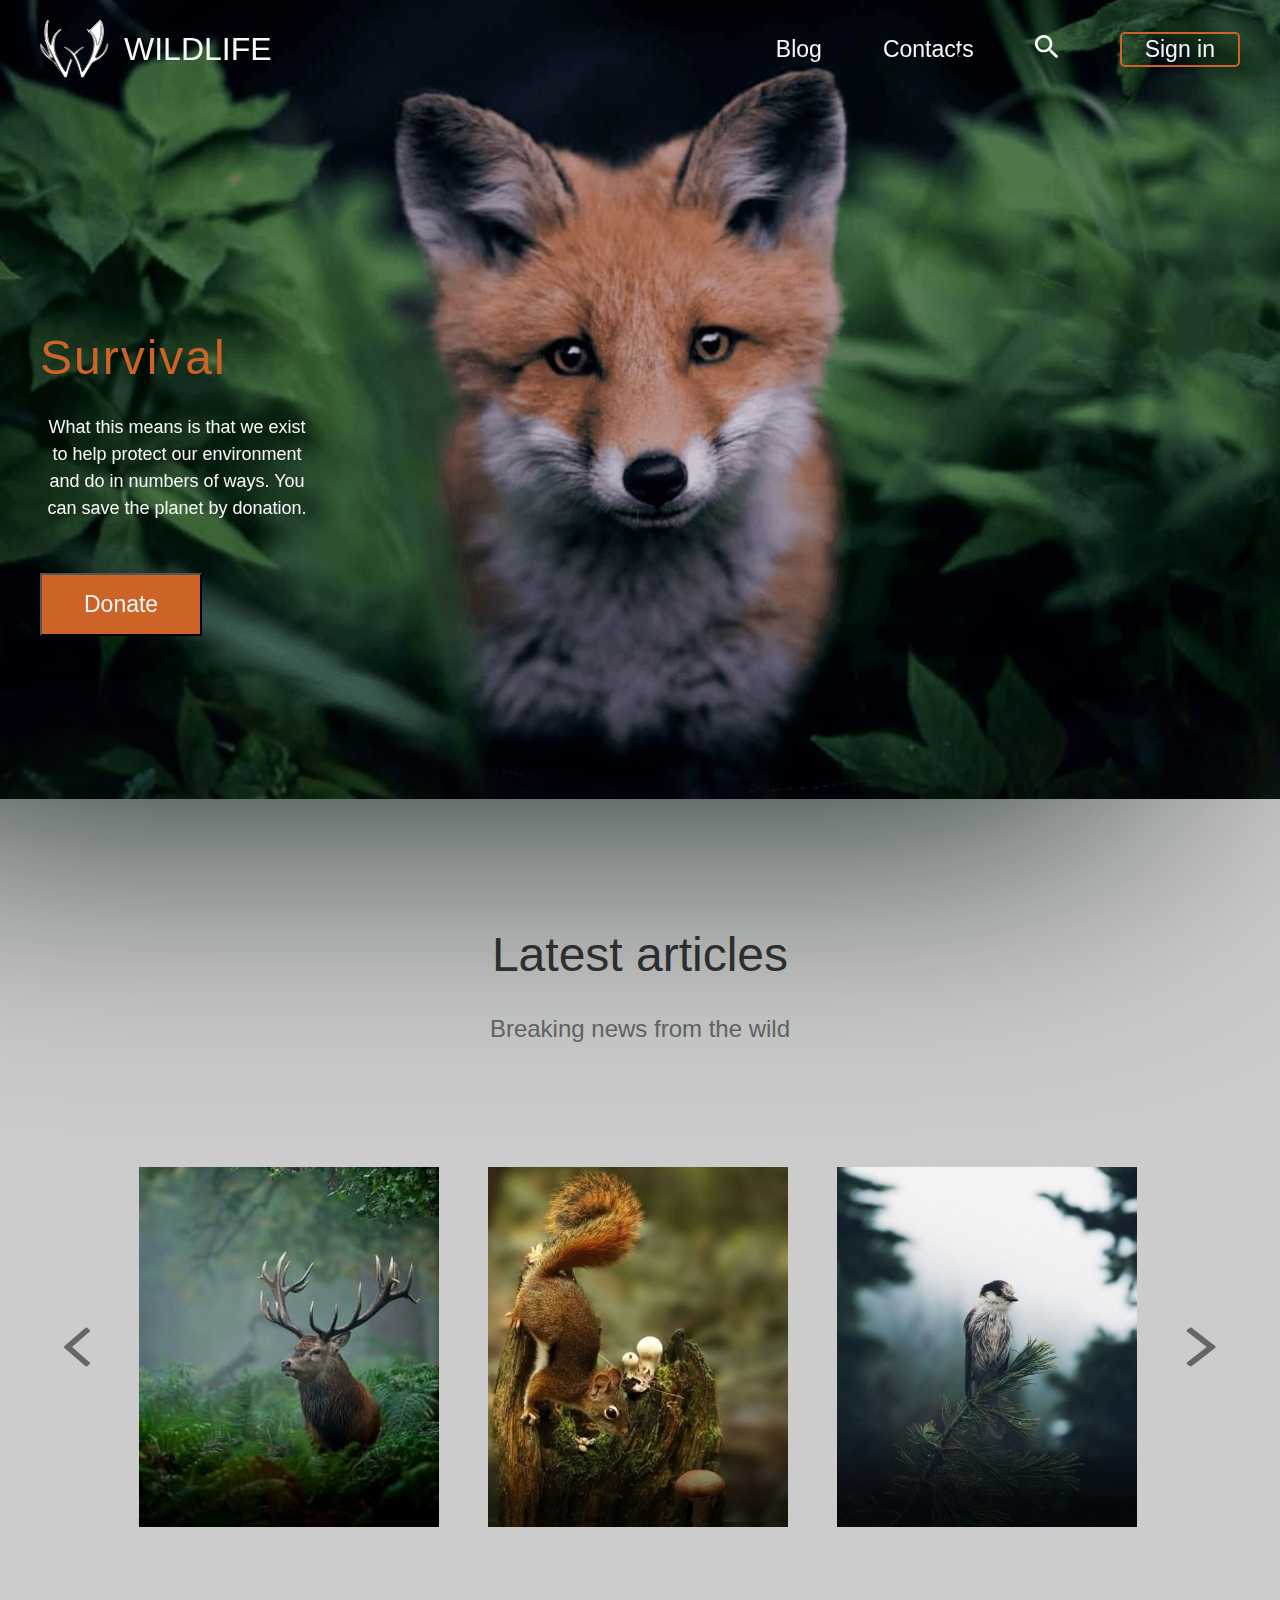
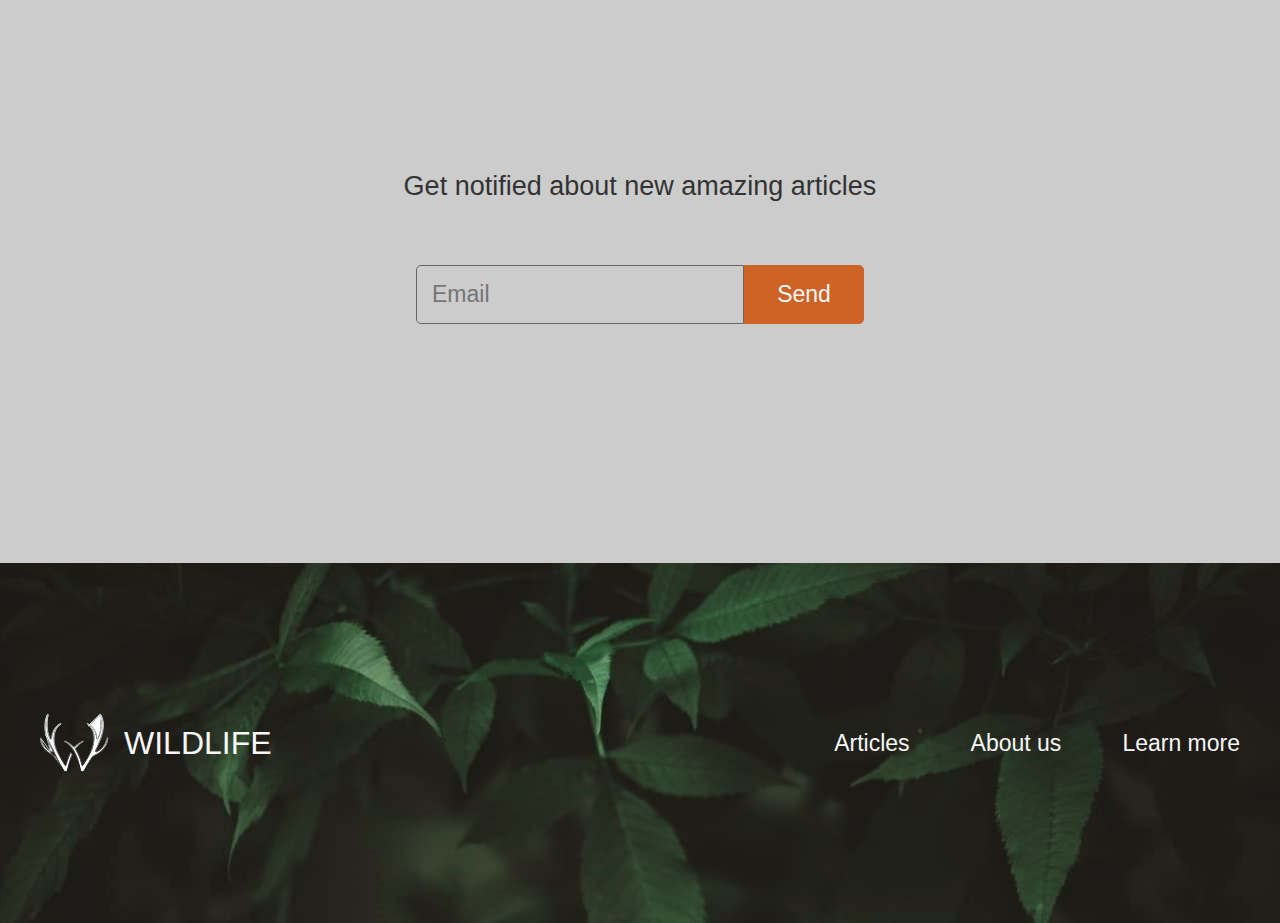
==== index.html @ f2716a16 "feat : header, survival,latest, get-notified, footer; update : css" ====
<!DOCTYPE html>
<html lang="en">

<head>
    <meta charset="UTF-8">
    <meta http-equiv="X-UA-Compatible" content="IE=edge">
    <meta name="viewport" content="width=device-width, initial-scale=1.0">
    <title>Document</title>
    <link rel="stylesheet" href="style.css">
</head>

<body>
    <div class="wrapper-top">
        <header>
            <nav class="nav center">
                <div class="logo">
                    <img src="images/svgg.svg" alt="logo">
                    <div class="logo__wild">wildlife</div>
                </div>
                <ul class="nav__left">
                    <li class="nav__left__item">Blog</li>
                    <li class="nav__left__item">Contacts</li>
                    <li><img class="nav__left__item" src="images/Vector.svg" alt="search"></li>
                    <button class="nav__left__item button__nav">Sign in</button>
                </ul>
            </nav>
        </header>
        <section class="Survival center">
            <h1>Survival</h1>
            <p class="section-content">What this means is that we exist to help protect our environment and do in
                numbers of ways. You can save
                the planet by donation.</p>
            <button class="button__section">Donate</button>
        </section>
    </div>
    <article class="latest  center">
        <h2>Latest articles</h2>
        <p>Breaking news from the wild</p>
        <div class="slider center">
            <img src="images/arrowR.svg" alt="arrow">
            <img src="images/Rectangle1.jpg" alt="photo">
            <img src="images/Rectangle2.jpg" alt="photo">
            <img src="images/Rectangle3.jpg" alt="photo">
            <img src="images/arrowL.svg" alt="arrow">
        </div>
        <div class="get-notified  center">
            <h3>Get notified about new amazing articles</h3>
            <form action="#" class="enter">
                <input class="enter__text" type="email" placeholder="Email">
                <button class="send" type="submit">Send</button>
            </form>
        </div>
    </article>
    <footer>
        <nav class="nav center">
            <div class="logo">
                <img src="images/svgg.svg" alt="logo">
                <div class="logo__wild">wildlife</div>
            </div>
            <ul class="nav__left">
                <li class="nav__left__item">Articles</li>
                <li class="nav__left__item">About us</li>
                <li class="nav__left__item">Learn more</li>
            </ul>
        </nav>

        <!-- <nav class="nav center footer">
            <div class="logo">
                <img src="images/svgg.svg" alt="logo">
                <div class="logo__wild">wildlife</div>
            </div>
            <ul>
                <li>Articles</li>
                <li>About us</li>
                <li>Learn more</li>
            </ul>
        </nav>-->
    </footer>
</body>

</html>
---- style.css ----
@charset "UTF-8";
@import url('https://fonts.googleapis.com/css2?family=Montserrat:wght@300;400;600;800&display=swap');
* {
    margin: 0;
    padding: 0;
  }

  body {
    font-family: "Open Sans", sans-serif;
  }
.wrapper-top {
    background-image: url(images/Rectangle.jpg);
    background-repeat: no-repeat;
    background-size: cover;
    background-position: center bottom;
    filter: drop-shadow(-150px 0px 150px #02160B);
    border-radius: 0px;
    height: 780px;
    padding-top: 19px;
}
 .center {
    padding-left: calc(50% - 600px);
    padding-right: calc(50% - 600px);
  }

.nav {
  display: flex;
  justify-content: space-between;
}
.logo {
  display: flex;
}
.logo__wild {
  font-size: 32px;
  line-height: 60px;
  text-transform: uppercase;
  color: #F7F7F7;
  padding-left: 15px;
}
.nav__left {
  display: flex;
  align-items: center;
}
.nav__left__item {
  list-style-type: none;
   font-size: 23px;
  line-height: 60px;
  color: #F7F7F7;
  margin-left: 61px;
}
.button__nav {
  border: 2px solid #CD6326;
  box-sizing: border-box;
  border-radius: 5px;
  background: none;
  line-height: 27px;
  display: flex;
  align-items: center;
  text-align: center;
  padding: 2px 23px;
}
.button__nav:hover {
  background: #CD6326;
}
h1 {
  font-size: 48px;
  line-height: 72px;
  letter-spacing: 2px;
  color: #CD6326;
  font-style: normal;
  font-weight: normal;
  margin-top: 243px;
}
.section-content {
  max-width: 274px;
  font-size: 18px;
  line-height: 27px;
  color: #F7F7F7;
  font-style: normal;
  font-weight: normal;
   margin-bottom: 51px;
}
.button__section {
  font-size: 23px;
  line-height: 27px;
  text-align: center;
  color: #F7F7F7;
  background-color: #CD6326;
  padding: 16px 42px;
  outline: none;
}
.latest  {
  max-height: 1368px;
  background: #CCCCCC;
  border-radius: 0px;
  padding-top: 120px;
}
h2 {
  font-size: 48px;
  line-height: 72px;
  text-align: center;
  color: #333333;
  font-style: normal;
  font-weight: normal;
}
p {
  font-size: 24px;
  line-height: 36px;
  text-align: center;
  color: #666666;
  font-style: normal;
  font-weight: normal;
  padding-top: 20px;
}
.slider {
  display: flex;
  justify-content: space-around;
  padding-top: 120px;
}
.get-notified  {
  align-items: center;
    display: flex;
    flex-direction: column;
    padding-bottom: 239px;
    padding-top: 239px;
}
h3 {
padding-bottom: 59px;
font-weight: normal;
font-size: 27px;
line-height: 40px;
text-align: center;
color: #333333;
}
.enter {
  display: flex;
}
.enter__text {
  font-size: 23px;
  line-height: 27px;
  display: flex;
  align-items: center;
  color: #666666;
  padding: 1px 15px;
  font-weight: normal;
  background: #CCCCCC;
  border-radius: 5px 0px 0px 5px;
  border: 1px solid #666666;
}
.send {
  font-weight: normal;
  font-size: 23px;
  line-height: 27px;
  display: flex;
  align-items: center;
  text-align: center;
  color: #F7F7F7;
  background: #CD6326;
  border: 1px solid #CD6326;
  border-radius: 0px 5px 5px 0px;
  width: 120px;
  height: 59px;
  justify-content: center;
}
footer {
  background-image: url(images/footer.jpg);
  background-repeat: no-repeat;
  background-size: cover;
  background-position: center bottom;
  max-height: 360px;
  padding-top: 150px;
   padding-bottom: 150px;
}
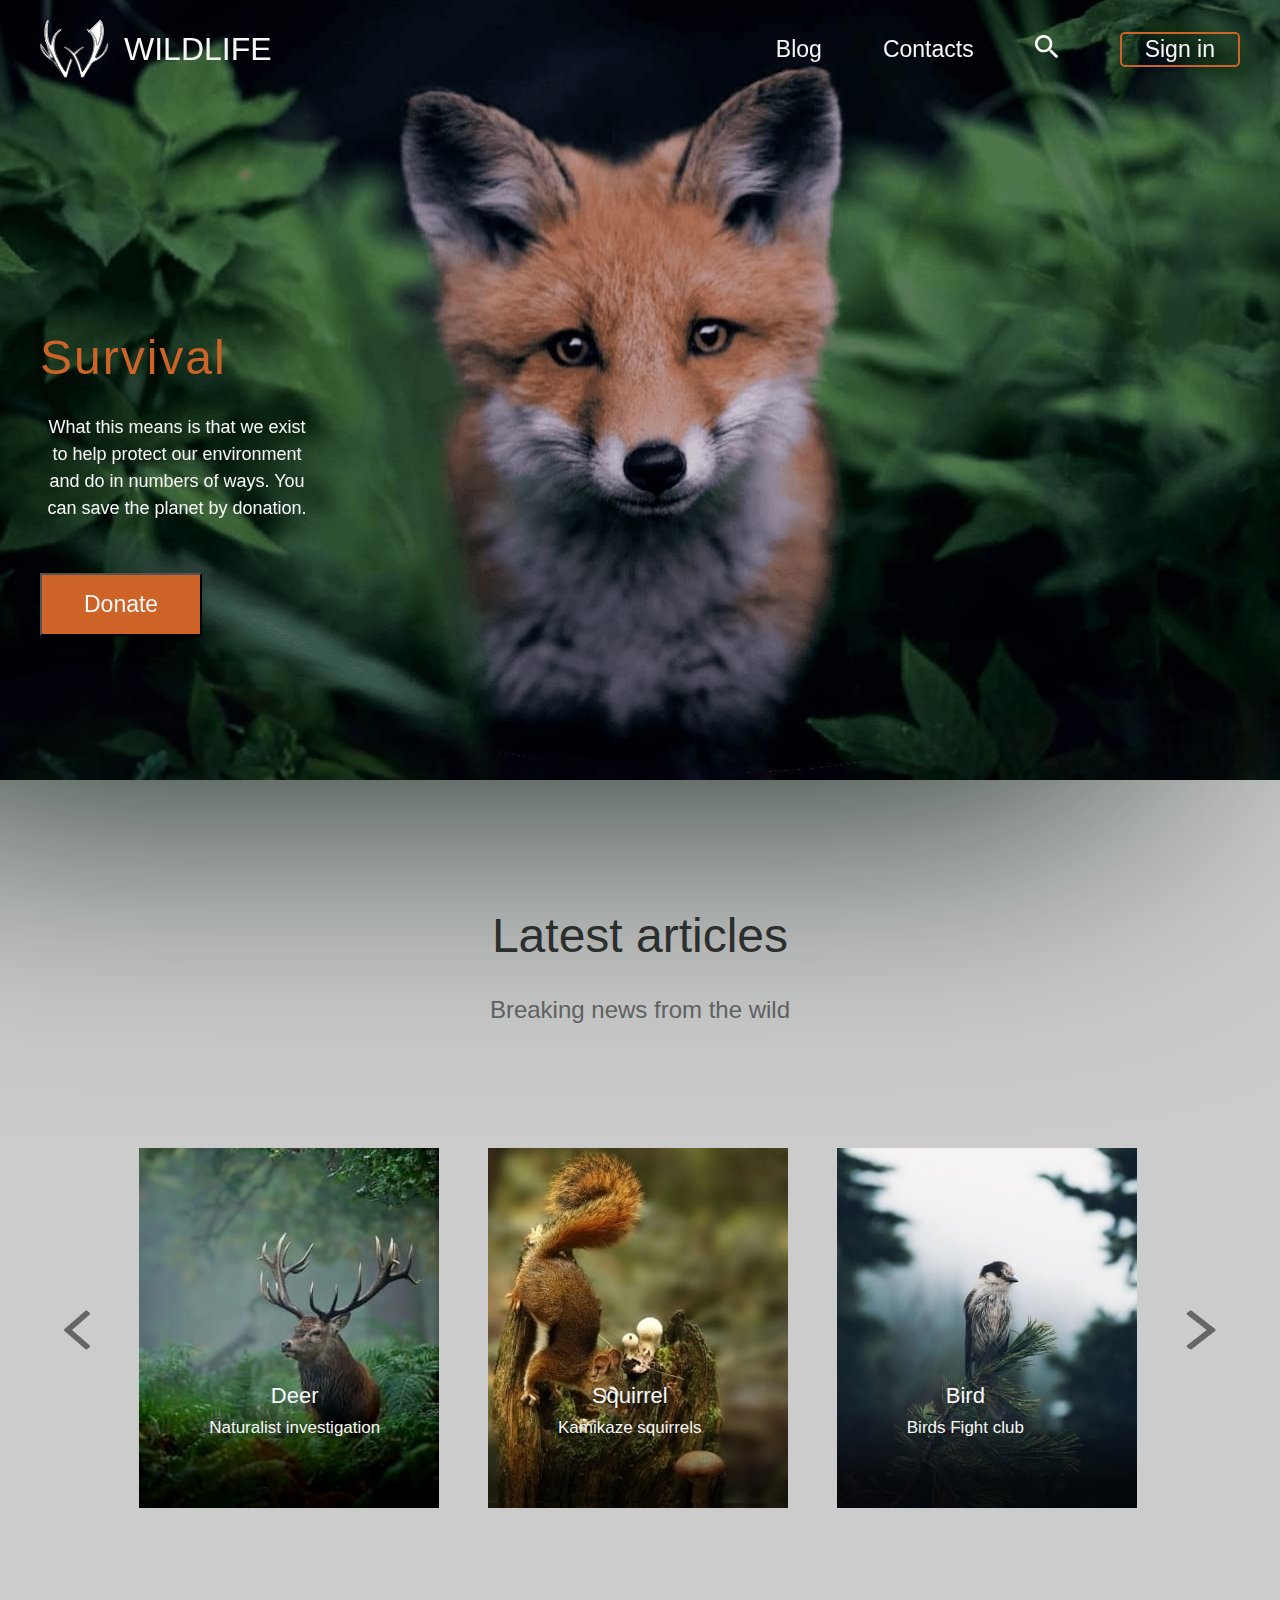
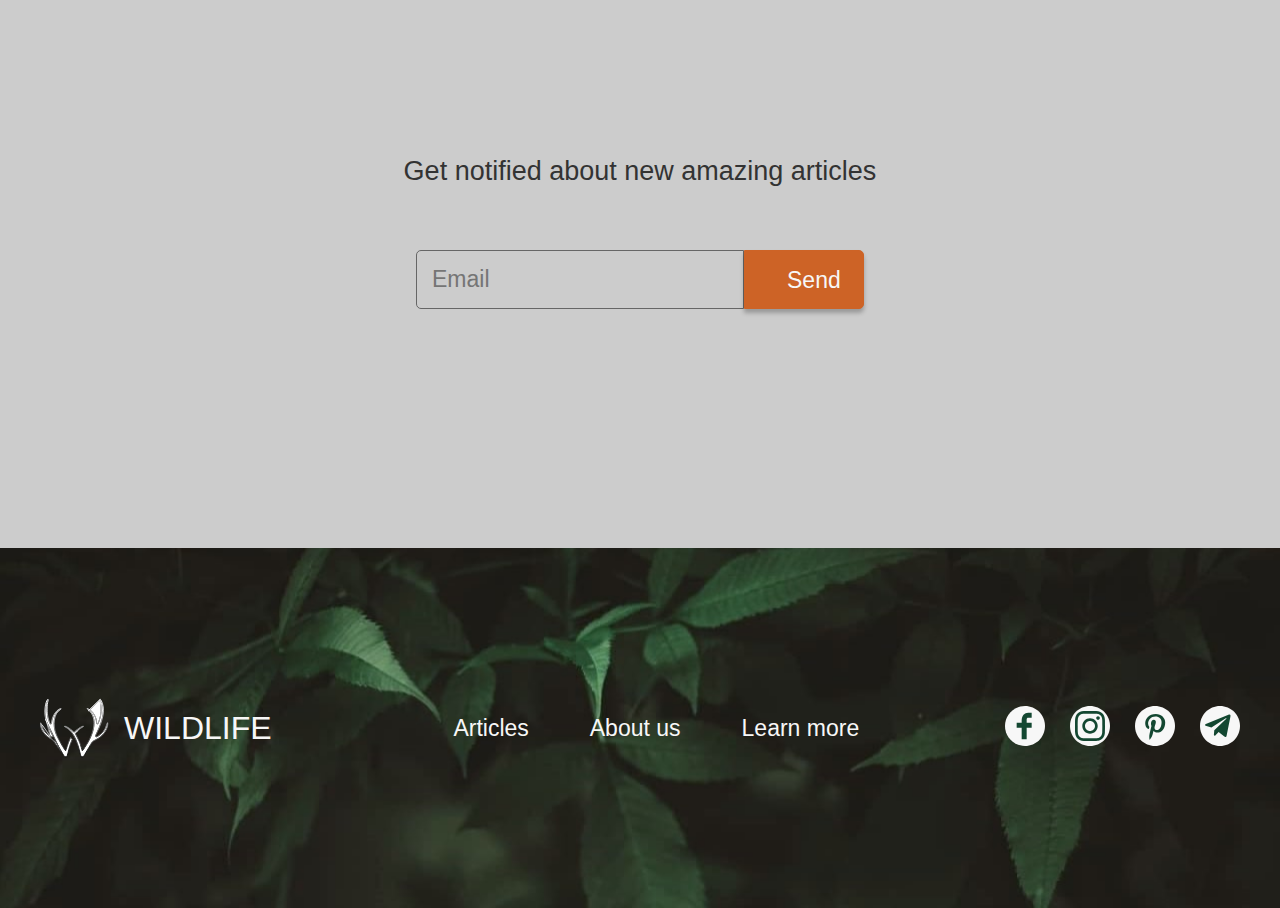
==== commit f6cabd1f: "feat : add social links, photos, additional navigation button" ====
--- a/index.html
+++ b/index.html
@@ -10,71 +10,87 @@
 </head>
 
 <body>
-    <div class="wrapper-top">
-        <header>
+    <div class="wrapper__background">
+        <div class="wrapper__top">
+            <header>
+                <nav class="nav center pd-top">
+                    <div class="logo">
+                        <img src="images/svgg.svg" alt="logo">
+                        <div class="logo__wild">wildlife</div>
+                    </div>
+                    <ul class="nav__left">
+                        <li class="nav__left__item"><a href="#">Blog</a></li>
+                        <li class="nav__left__item"><a href="#">Contacts</a></li>
+                        <li><a href="#"><img class="nav__left__item" src="images/Vector.svg" alt="search"></a></li>
+                        <button class="nav__left__item button__nav">Sign in</button>
+                    </ul>
+                </nav>
+            </header>
+            <section class="survival center">
+                <h1>Survival</h1>
+                <p class="section-content">What this means is that we exist to help protect our environment and do in
+                    numbers of ways. You can save
+                    the planet by donation.</p>
+                <button class="button__section">Donate</button>
+            </section>
+        </div>
+    </div>
+    <article class="latest center">
+        <h2>Latest articles</h2>
+        <p>Breaking news from the wild</p>
+        <div class="slider center">
+            <img class="arrow" src="images/arrowR.svg" alt="arrow">
+            <div class="card">
+                <img class="slider__photo" src="images/Rectangle1.jpg" alt="photo">
+                <div class="slider__text">
+                    <h4>Deer</h4>
+                    <small>Naturalist investigation</small>
+                </div>
+            </div>
+            <div class="card">
+                <img class="slider__photo" src="images/Rectangle2.jpg" alt="photo">
+                <div class="slider__text">
+                    <h4>Squirrel</h4>
+                    <small>Kamikaze squirrels</small>
+                </div>
+            </div>
+            <div class="card">
+                <img class="slider__photo" src="images/Rectangle3.jpg" alt="photo">
+                <div class="slider__text">
+                    <h4>Bird</h4>
+                    <small>Birds Fight club</small>
+                </div>
+            </div>
+            <img class="arrow" src="images/arrowL.svg" alt="arrow">
+        </div>
+        <div class="get-notified  center">
+            <h3>Get notified about new amazing articles</h3>
+            <form action="#" class="enter">
+                <input class="enter__text" type="email" placeholder="Email">
+                <input class="button__section send" type="submit" value="Send">
+            </form>
+        </div>
+    </article>
+    <footer>
+        <div class="wrapper__footer">
             <nav class="nav center">
                 <div class="logo">
                     <img src="images/svgg.svg" alt="logo">
                     <div class="logo__wild">wildlife</div>
                 </div>
                 <ul class="nav__left">
-                    <li class="nav__left__item">Blog</li>
-                    <li class="nav__left__item">Contacts</li>
-                    <li><img class="nav__left__item" src="images/Vector.svg" alt="search"></li>
-                    <button class="nav__left__item button__nav">Sign in</button>
+                    <li class="nav__left__item"><a href="#">Articles</a></li>
+                    <li class="nav__left__item"><a href="#">About us</a></li>
+                    <li class="nav__left__item"><a href="#">Learn more</a></li>
+                </ul>
+                <ul class="nav__left">
+                    <li class="nav__left__footer"><a href="#"><img src="images/F1.svg" alt="facebook"></a></li>
+                    <li class="nav__left__footer"><a href="#"><img src="images/inst.svg" alt="instagram"></a></li>
+                    <li class="nav__left__footer"><a href="#"><img src="images/pinter.svg" alt="pinterest"></a></li>
+                    <li class="nav__left__footer"><a href="#"><img src="images/teleg.svg" alt="telegram"></a></li>
                 </ul>
             </nav>
-        </header>
-        <section class="Survival center">
-            <h1>Survival</h1>
-            <p class="section-content">What this means is that we exist to help protect our environment and do in
-                numbers of ways. You can save
-                the planet by donation.</p>
-            <button class="button__section">Donate</button>
-        </section>
-    </div>
-    <article class="latest  center">
-        <h2>Latest articles</h2>
-        <p>Breaking news from the wild</p>
-        <div class="slider center">
-            <img src="images/arrowR.svg" alt="arrow">
-            <img src="images/Rectangle1.jpg" alt="photo">
-            <img src="images/Rectangle2.jpg" alt="photo">
-            <img src="images/Rectangle3.jpg" alt="photo">
-            <img src="images/arrowL.svg" alt="arrow">
         </div>
-        <div class="get-notified  center">
-            <h3>Get notified about new amazing articles</h3>
-            <form action="#" class="enter">
-                <input class="enter__text" type="email" placeholder="Email">
-                <button class="send" type="submit">Send</button>
-            </form>
-        </div>
-    </article>
-    <footer>
-        <nav class="nav center">
-            <div class="logo">
-                <img src="images/svgg.svg" alt="logo">
-                <div class="logo__wild">wildlife</div>
-            </div>
-            <ul class="nav__left">
-                <li class="nav__left__item">Articles</li>
-                <li class="nav__left__item">About us</li>
-                <li class="nav__left__item">Learn more</li>
-            </ul>
-        </nav>
-
-        <!-- <nav class="nav center footer">
-            <div class="logo">
-                <img src="images/svgg.svg" alt="logo">
-                <div class="logo__wild">wildlife</div>
-            </div>
-            <ul>
-                <li>Articles</li>
-                <li>About us</li>
-                <li>Learn more</li>
-            </ul>
-        </nav>-->
     </footer>
 </body>
 
--- a/style.css
+++ b/style.css
@@ -8,15 +8,22 @@
   body {
     font-family: "Open Sans", sans-serif;
   }
-.wrapper-top {
+.wrapper__top {
     background-image: url(images/Rectangle.jpg);
     background-repeat: no-repeat;
     background-size: cover;
     background-position: center bottom;
     filter: drop-shadow(-150px 0px 150px #02160B);
     border-radius: 0px;
-    height: 780px;
-    padding-top: 19px;
+    height: 100%;
+    max-width: 1440px;
+    margin: 0 auto;
+
+}
+
+.wrapper__background {
+  background-color: #02160b;
+  height: 780px;
 }
  .center {
     padding-left: calc(50% - 600px);
@@ -27,9 +34,15 @@
   display: flex;
   justify-content: space-between;
 }
+
+.pd-top {
+  padding-top: 19px;
+}
+
 .logo {
   display: flex;
 }
+
 .logo__wild {
   font-size: 32px;
   line-height: 60px;
@@ -37,17 +50,31 @@
   color: #F7F7F7;
   padding-left: 15px;
 }
+
+li {
+  list-style-type: none;
+}
 .nav__left {
   display: flex;
   align-items: center;
 }
+
 .nav__left__item {
   list-style-type: none;
-   font-size: 23px;
+  font-size: 23px;
   line-height: 60px;
-  color: #F7F7F7;
   margin-left: 61px;
 }
+
+a {
+  text-decoration: none;
+   color: #F7F7F7;
+}
+
+a:hover {
+  filter: brightness(50%);
+}
+
 .button__nav {
   border: 2px solid #CD6326;
   box-sizing: border-box;
@@ -58,10 +85,14 @@
   align-items: center;
   text-align: center;
   padding: 2px 23px;
-}
+  color: #F7F7F7;
+
+}
+
 .button__nav:hover {
   background: #CD6326;
 }
+
 h1 {
   font-size: 48px;
   line-height: 72px;
@@ -71,6 +102,7 @@
   font-weight: normal;
   margin-top: 243px;
 }
+
 .section-content {
   max-width: 274px;
   font-size: 18px;
@@ -80,21 +112,29 @@
   font-weight: normal;
    margin-bottom: 51px;
 }
+
 .button__section {
   font-size: 23px;
   line-height: 27px;
   text-align: center;
   color: #F7F7F7;
-  background-color: #CD6326;
-  padding: 16px 42px;
+  background: #CD6326;
+  box-shadow: 0px 4px 4px rgba(0, 0, 0, 0.25);  padding: 16px 42px;
   outline: none;
 }
+
+.button__section:hover {
+  background: #E39128;
+  box-shadow: 0px 4px 4px rgba(0, 0, 0, 0.25);
+}
+
 .latest  {
   max-height: 1368px;
   background: #CCCCCC;
   border-radius: 0px;
   padding-top: 120px;
 }
+
 h2 {
   font-size: 48px;
   line-height: 72px;
@@ -103,6 +143,7 @@
   font-style: normal;
   font-weight: normal;
 }
+
 p {
   font-size: 24px;
   line-height: 36px;
@@ -112,11 +153,47 @@
   font-weight: normal;
   padding-top: 20px;
 }
+
 .slider {
   display: flex;
   justify-content: space-around;
   padding-top: 120px;
 }
+
+.arrow:hover {
+  filter: brightness(50%);
+}
+
+.card {
+   position: relative;
+}
+
+.slider__photo {
+  width: 100%;
+}
+
+.slider__text {
+  position: absolute;
+  top: 230px;
+  left: 70px;
+}
+
+h4 {
+  font-weight: normal;
+  font-size: 22px;
+  line-height: 36px;
+  text-align: center;
+  color: #F7F7F7;
+}
+
+small {
+  font-weight: normal;
+font-size: 17px;
+line-height: 27px;
+text-align: center;
+color: #F7F7F7;
+}
+
 .get-notified  {
   align-items: center;
     display: flex;
@@ -124,6 +201,7 @@
     padding-bottom: 239px;
     padding-top: 239px;
 }
+
 h3 {
 padding-bottom: 59px;
 font-weight: normal;
@@ -132,9 +210,11 @@
 text-align: center;
 color: #333333;
 }
+
 .enter {
   display: flex;
 }
+
 .enter__text {
   font-size: 23px;
   line-height: 27px;
@@ -147,6 +227,7 @@
   border-radius: 5px 0px 0px 5px;
   border: 1px solid #666666;
 }
+
 .send {
   font-weight: normal;
   font-size: 23px;
@@ -162,12 +243,22 @@
   height: 59px;
   justify-content: center;
 }
-footer {
+
+.wrapper__footer {
   background-image: url(images/footer.jpg);
   background-repeat: no-repeat;
   background-size: cover;
   background-position: center bottom;
-  max-height: 360px;
   padding-top: 150px;
-   padding-bottom: 150px;
-}+  padding-bottom: 150px;
+  max-width: 1440px;
+  margin: 0 auto;
+}
+
+footer {
+  background-color: #181617;
+  height: 360px;
+}
+.nav__left__footer {
+  padding-left: 25px;
+}
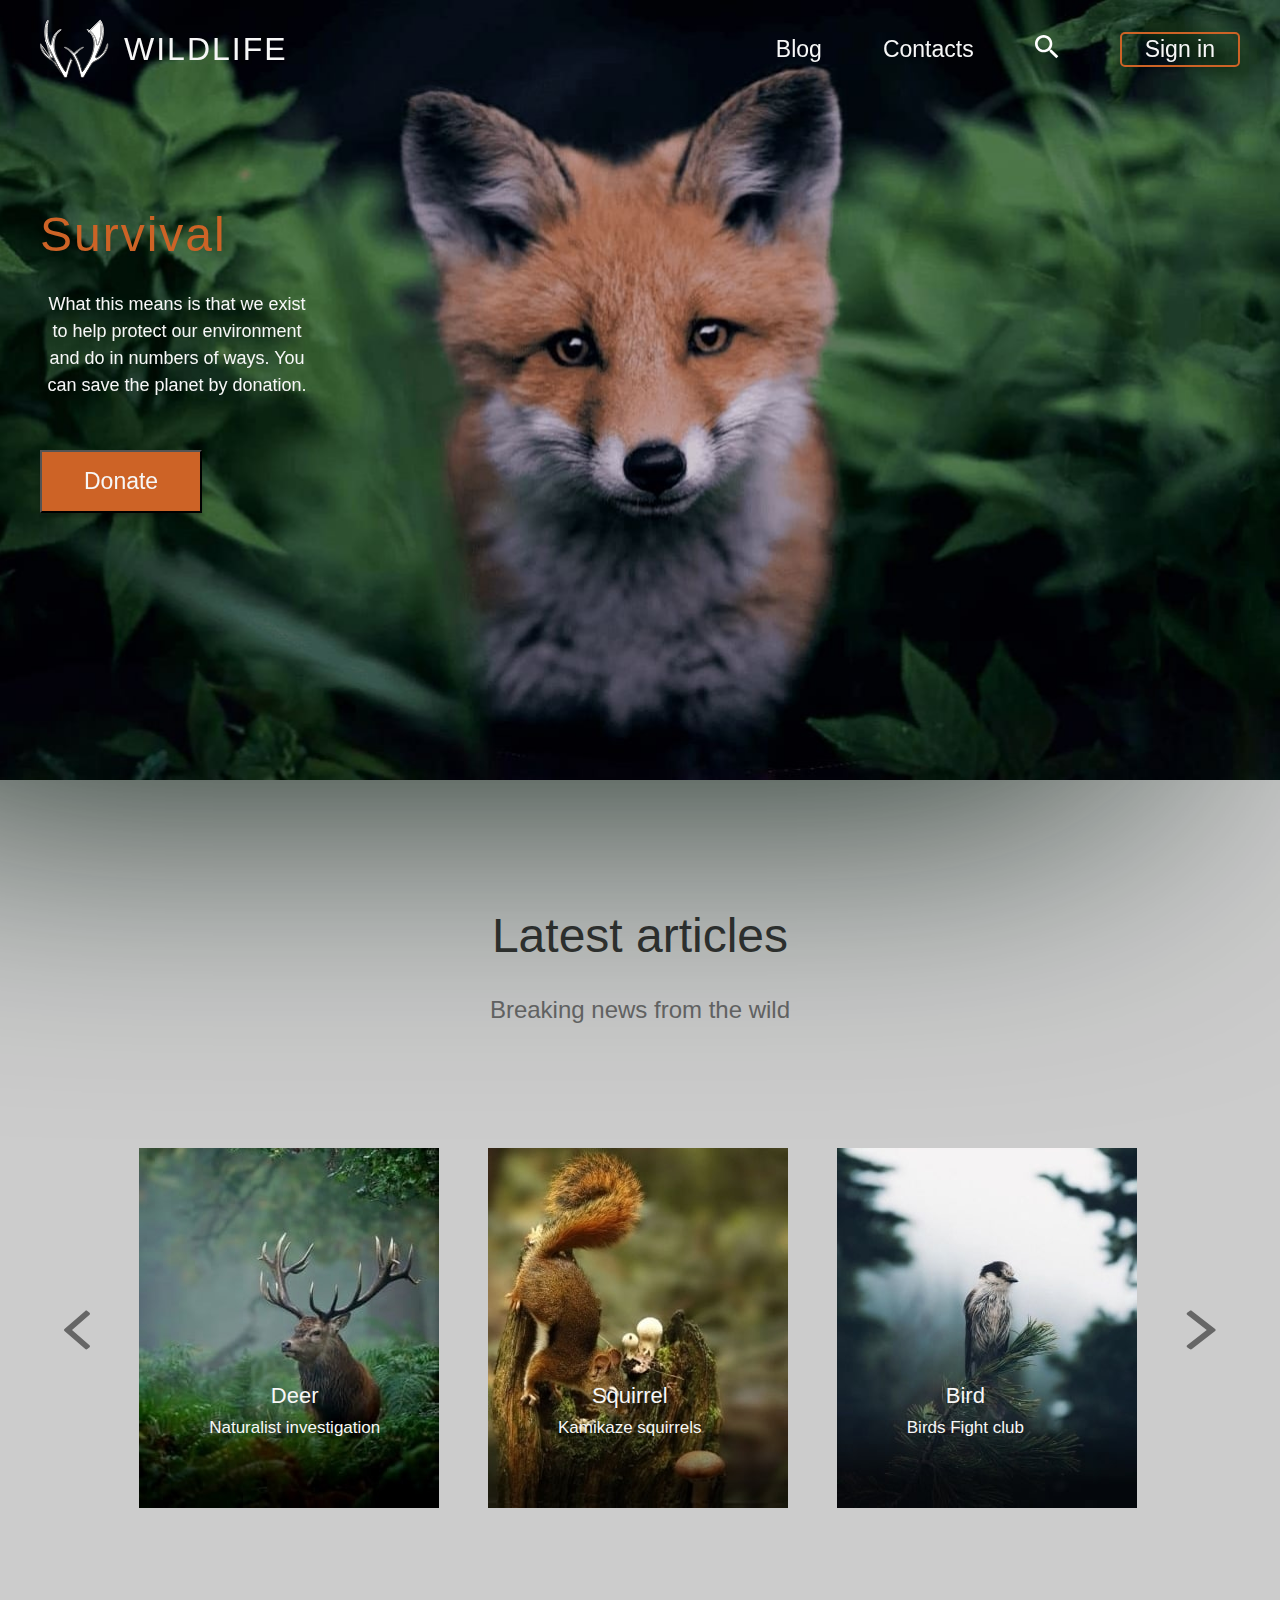
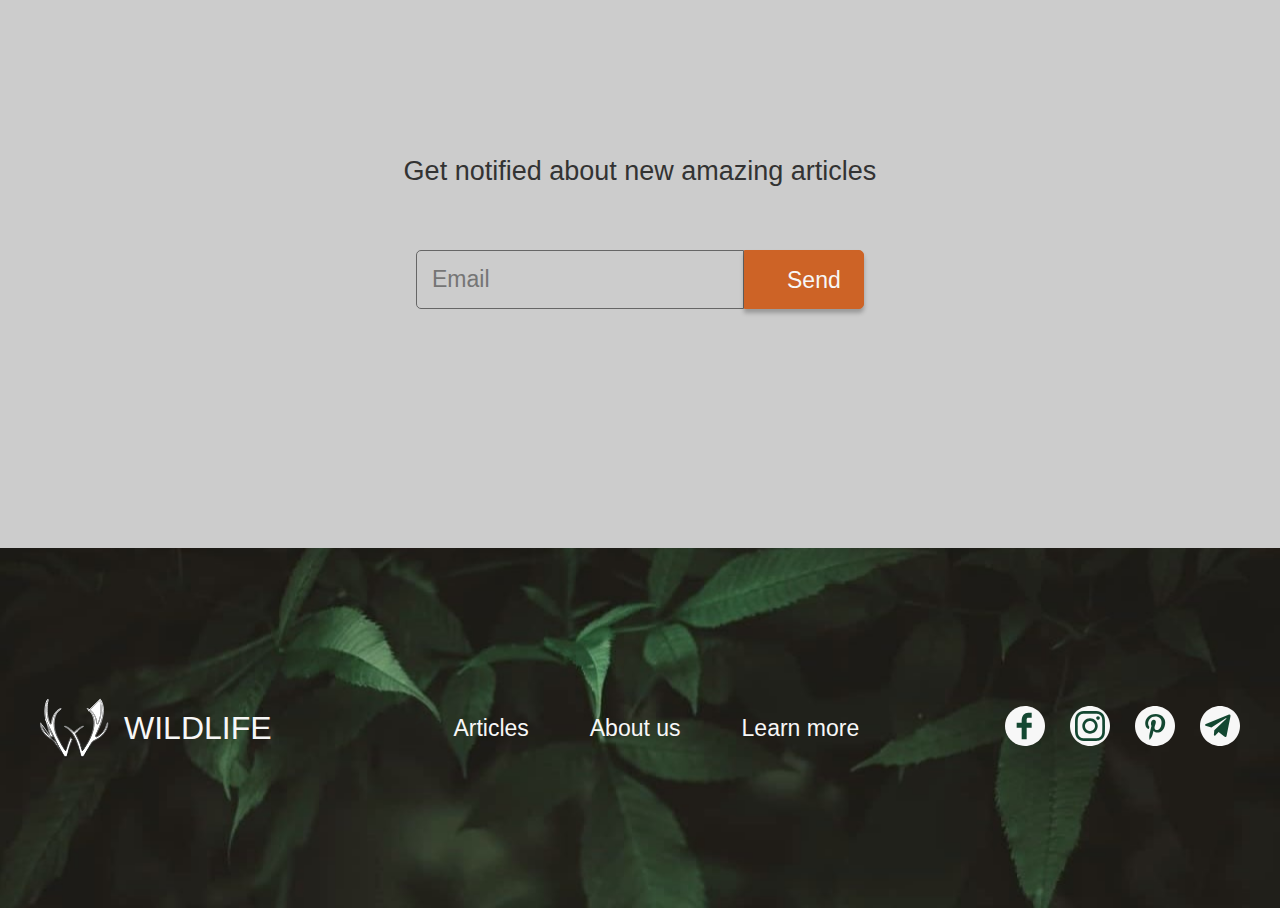
==== commit 923fdb3c: "feat : add images, modified index.html style.css" ====
--- a/index.html
+++ b/index.html
@@ -16,7 +16,7 @@
                 <nav class="nav center pd-top">
                     <div class="logo">
                         <img src="images/svgg.svg" alt="logo">
-                        <div class="logo__wild">wildlife</div>
+                        <h1 class="logo__wild">wildlife</h1>
                     </div>
                     <ul class="nav__left">
                         <li class="nav__left__item"><a href="#">Blog</a></li>
@@ -73,7 +73,7 @@
     </article>
     <footer>
         <div class="wrapper__footer">
-            <nav class="nav center">
+            <nav class="nav center footer-pd">
                 <div class="logo">
                     <img src="images/svgg.svg" alt="logo">
                     <div class="logo__wild">wildlife</div>
--- a/style.css
+++ b/style.css
@@ -100,7 +100,10 @@
   color: #CD6326;
   font-style: normal;
   font-weight: normal;
-  margin-top: 243px;
+}
+
+.survival {
+  padding-top: 120px;
 }
 
 .section-content {
@@ -245,20 +248,23 @@
 }
 
 .wrapper__footer {
-  background-image: url(images/footer.jpg);
+  background-image: url(images/footer1.jpg);
   background-repeat: no-repeat;
   background-size: cover;
   background-position: center bottom;
-  padding-top: 150px;
-  padding-bottom: 150px;
   max-width: 1440px;
   margin: 0 auto;
+  height: 100%;
 }
 
 footer {
   background-color: #181617;
   height: 360px;
 }
+
+.footer-pd {
+  padding-top: 150px;
+}
 .nav__left__footer {
   padding-left: 25px;
 }
